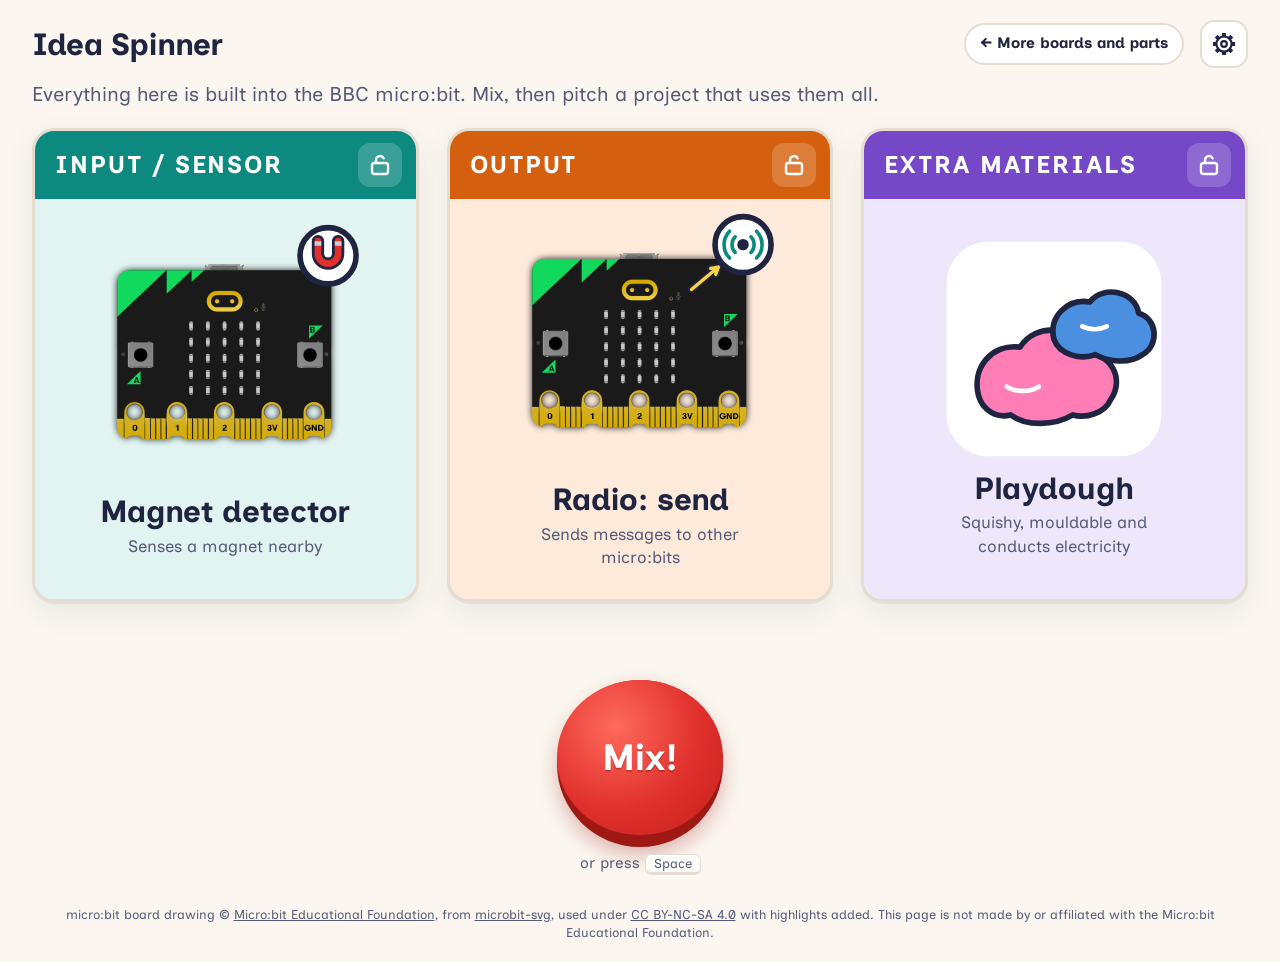
==== microbit/index.html @ 4299ce3d "Add a BBC micro:bit built-ins sub-site /microbit/ has three cards (Input / Sensor, Output, Extra mat" ====
<!doctype html>
<html lang="en-GB">
<head>
  <meta charset="utf-8">
  <meta name="viewport" content="width=device-width, initial-scale=1">
  <title>Idea Spinner: BBC micro:bit built-ins</title>
  <meta name="description" content="Mix a built-in input, a built-in output and an extra material for the BBC micro:bit, then pitch a project that uses them all.">
  <link rel="icon" href="../img/favicon.svg" type="image/svg+xml">
  <link rel="preconnect" href="https://fonts.googleapis.com">
  <link rel="preconnect" href="https://fonts.gstatic.com" crossorigin>
  <link href="https://fonts.googleapis.com/css2?family=Inclusive+Sans:ital,wght@0,300..700;1,300..700&display=swap" rel="stylesheet">
  <link rel="stylesheet" href="../css/styles.css">
  <script type="module" src="../js/main.js"></script>
</head>
<body>
  <svg width="0" height="0" style="position:absolute" aria-hidden="true">
    <symbol id="icon-lock-open" viewBox="0 0 24 24"><rect x="4" y="10" width="16" height="11" rx="2.5"/><path d="M8 10V7a4 4 0 0 1 7.6-1.7"/></symbol>
    <symbol id="icon-lock" viewBox="0 0 24 24"><rect x="4" y="10" width="16" height="11" rx="2.5"/><path d="M8 10V7a4 4 0 0 1 8 0v3"/></symbol>
    <symbol id="icon-gear" viewBox="0 0 24 24"><circle cx="12" cy="12" r="7"/><circle cx="12" cy="12" r="2.6"/><path d="M19.00 12.00L22.20 12.00M16.95 16.95L19.21 19.21M12.00 19.00L12.00 22.20M7.05 16.95L4.79 19.21M5.00 12.00L1.80 12.00M7.05 7.05L4.79 4.79M12.00 5.00L12.00 1.80M16.95 7.05L19.21 4.79" stroke-width="3.6" stroke-linecap="butt"/></symbol>
  </svg>

  <header class="top">
    <h1>Idea Spinner</h1>
    <a class="site-link" href="../"><span class="long">← More boards and parts</span><span class="short">← All boards</span></a>
    <button id="open-settings" class="icon-button" type="button" aria-label="Settings and ingredient list">
      <svg aria-hidden="true"><use href="#icon-gear"/></svg>
    </button>
  </header>

  <main>
    <p class="intro">Everything here is built into the BBC micro:bit. Mix, then pitch a project that uses them all.</p>

    <div class="cards" id="cards"></div>

    <template id="card-template">
      <section class="card">
        <div class="card-head">
          <h2></h2>
          <button class="lock" type="button" aria-pressed="false">
            <svg class="open" aria-hidden="true"><use href="#icon-lock-open"/></svg>
            <svg class="shut" aria-hidden="true"><use href="#icon-lock"/></svg>
          </button>
        </div>
        <div class="reel"><div class="strip"></div></div>
      </section>
    </template>

    <p id="prompt" class="prompt"></p>

    <div class="controls">
      <button id="mix" class="mix" type="button">
        <span class="mix-top">Mix!</span>
      </button>
      <p id="mix-hint" class="mix-hint" hidden>Unlock a card to mix</p>
      <p class="key-hint">or press <kbd>Space</kbd></p>
    </div>

    <p id="announcer" class="visually-hidden" aria-live="polite"></p>
  </main>

  <footer class="credits">
    micro:bit board drawing © <a href="https://microbit.org">Micro:bit Educational Foundation</a>,
    from <a href="https://github.com/microbit-foundation/microbit-svg">microbit-svg</a>,
    used under <a href="https://creativecommons.org/licenses/by-nc-sa/4.0/">CC BY-NC-SA 4.0</a> with highlights added.
    This page is not made by or affiliated with the Micro:bit Educational Foundation.
  </footer>

  <dialog id="settings" aria-labelledby="settings-title">
    <div class="dialog-inner">
      <div class="dialog-head">
        <h2 id="settings-title">Settings</h2>
        <button id="close-settings" class="close" type="button" aria-label="Close settings">×</button>
      </div>

      <label class="toggle">
        <input id="opt-sound" type="checkbox">
        <span class="switch" aria-hidden="true"></span>
        <span><strong>Sound effects</strong><br><small>A gentle tick while mixing and a chime when cards land</small></span>
      </label>

      <h2 class="deck-title">All ingredients</h2>
      <div id="deck" class="deck"></div>
    </div>
  </dialog>
</body>
</html>
---- css/styles.css ----
/* ---------- Tokens ---------- */
:root {
  --bg: #fbf7f0;
  --surface: #ffffff;
  --ink: #1f2440;
  --ink-soft: #545a78;
  --line: #e4ddd0;
  --input: #0d8a80;
  --input-tint: #e1f4f1;
  --output: #d4600f;
  --output-tint: #fdeadb;
  --process: #2f6bd8;
  --process-tint: #e2ecfc;
  --materials: #7448c7;
  --materials-tint: #eee6fb;
  --red: #e0302c;
  --red-dark: #9e1814;
  --focus: #2266dd;
  --shadow: 0 2px 0 rgba(31, 36, 64, 0.06), 0 10px 30px rgba(31, 36, 64, 0.08);
  --radius: 22px;
  --reel-h: clamp(220px, calc(100vh - 500px), 460px);
  --font: "Inclusive Sans", system-ui, -apple-system, "Segoe UI", sans-serif;
  color-scheme: light;
}

@media (prefers-color-scheme: dark) {
  :root:not([data-theme="light"]) {
    --bg: #141830;
    --surface: #1e2342;
    --ink: #f2f0ea;
    --ink-soft: #b4b8d2;
    --line: #333a62;
    --input: #3cc6b8;
    --input-tint: #17393f;
    --output: #f2914a;
    --output-tint: #3f2a22;
    --process: #7aa7f5;
    --process-tint: #1c2c50;
    --materials: #a988ee;
    --materials-tint: #2e2752;
    --focus: #7fb0ff;
    --shadow: 0 2px 0 rgba(0, 0, 0, 0.2), 0 10px 30px rgba(0, 0, 0, 0.35);
    color-scheme: dark;
  }
}
:root[data-theme="dark"] {
  --bg: #141830;
  --surface: #1e2342;
  --ink: #f2f0ea;
  --ink-soft: #b4b8d2;
  --line: #333a62;
  --input: #3cc6b8;
  --input-tint: #17393f;
  --output: #f2914a;
  --output-tint: #3f2a22;
  --process: #7aa7f5;
  --process-tint: #1c2c50;
  --materials: #a988ee;
  --materials-tint: #2e2752;
  --focus: #7fb0ff;
  --shadow: 0 2px 0 rgba(0, 0, 0, 0.2), 0 10px 30px rgba(0, 0, 0, 0.35);
  color-scheme: dark;
}

/* ---------- Base ---------- */
*, *::before, *::after { box-sizing: border-box; }

html, body { margin: 0; }

body {
  min-height: 100vh;
  min-height: 100dvh;
  background: var(--bg);
  color: var(--ink);
  font-family: var(--font);
  line-height: 1.4;
  -webkit-font-smoothing: antialiased;
  overflow-x: hidden;
}

button { font: inherit; color: inherit; cursor: pointer; }

:focus-visible { outline: 3px solid var(--focus); outline-offset: 3px; }

.visually-hidden {
  position: absolute !important;
  width: 1px; height: 1px;
  overflow: hidden; clip: rect(0 0 0 0); white-space: nowrap;
}

/* ---------- Header ---------- */
.top {
  display: flex;
  align-items: center;
  justify-content: space-between;
  gap: 16px;
  max-width: 1600px;
  margin: 0 auto;
  padding: 20px 32px 0;
}

h1 {
  margin: 0;
  font-size: clamp(1.4rem, 2.4vw, 2rem);
  font-weight: 700;
  letter-spacing: -0.01em;
}

.icon-button {
  display: grid;
  place-items: center;
  width: 48px; height: 48px;
  border: 2px solid var(--line);
  border-radius: 14px;
  background: var(--surface);
}
.icon-button svg {
  width: 26px; height: 26px;
  fill: none; stroke: currentColor; stroke-width: 2; stroke-linecap: round;
}
.icon-button:hover { border-color: var(--ink-soft); }

/* Link between the main site and the micro:bit one. */
.site-link {
  margin-left: auto;
  padding: 8px 14px;
  border-radius: 999px;
  background: var(--surface);
  border: 2px solid var(--line);
  color: var(--ink);
  font-weight: 700;
  font-size: 0.95rem;
  text-decoration: none;
  white-space: nowrap;
}
.site-link:hover { border-color: var(--ink-soft); }
.site-link .short { display: none; }
h1 { white-space: nowrap; }

/* ---------- Layout ---------- */
main {
  max-width: 1600px;
  margin: 0 auto;
  padding: 8px 32px 32px;
}

.intro {
  margin: 4px 0 20px;
  color: var(--ink-soft);
  font-size: clamp(1rem, 1.6vw, 1.25rem);
}

.cards {
  display: grid;
  grid-template-columns: repeat(var(--card-count, 3), minmax(0, 1fr));
  gap: clamp(14px, 2.2vw, 32px);
}

/* ---------- Cards ---------- */
.card {
  --accent: var(--input);
  --tint: var(--input-tint);
  background: var(--surface);
  border: 3px solid var(--line);
  border-radius: var(--radius);
  box-shadow: var(--shadow);
  overflow: hidden;
  transition: border-color 0.2s, transform 0.2s;
}
[data-wheel="input"] { --accent: var(--input); --tint: var(--input-tint); }
[data-wheel="process"] { --accent: var(--process); --tint: var(--process-tint); }
[data-wheel="output"] { --accent: var(--output); --tint: var(--output-tint); }
[data-wheel="materials"] { --accent: var(--materials); --tint: var(--materials-tint); }

.card-head {
  display: flex;
  align-items: center;
  justify-content: space-between;
  padding: 12px 14px 12px 20px;
  background: var(--accent);
  color: #fff;
}
.card-head h2 {
  margin: 0;
  font-size: clamp(1.1rem, 1.9vw, 1.6rem);
  font-weight: 700;
  letter-spacing: 0.08em;
  text-transform: uppercase;
}
:root .card-head { color: #fff; }
@media (prefers-color-scheme: dark) {
  :root:not([data-theme="light"]) .card-head { color: #141830; }
}
:root[data-theme="dark"] .card-head { color: #141830; }

.lock {
  display: grid;
  place-items: center;
  width: 44px; height: 44px;
  border: 2px solid transparent;
  border-radius: 12px;
  background: rgba(255, 255, 255, 0.18);
}
.lock:hover { background: rgba(255, 255, 255, 0.3); }
.lock svg {
  width: 24px; height: 24px;
  fill: none; stroke: currentColor; stroke-width: 2.4; stroke-linecap: round; stroke-linejoin: round;
}
.lock .shut { display: none; }
.lock[aria-pressed="true"] { background: var(--surface); color: var(--accent); }
.lock[aria-pressed="true"] .open { display: none; }
.lock[aria-pressed="true"] .shut { display: block; }

.card.locked { border-color: var(--accent); }
.card.locked .reel::after {
  content: "Locked";
  position: absolute;
  top: 10px; right: 12px;
  padding: 2px 10px;
  border-radius: 999px;
  background: var(--accent);
  color: var(--surface);
  font-size: 0.8rem;
  font-weight: 700;
  letter-spacing: 0.05em;
  text-transform: uppercase;
}

/* ---------- Reel ---------- */
.reel {
  position: relative;
  height: var(--reel-h);
  overflow: hidden;
  background: var(--tint);
}
.reel.spinning::before,
.reel.spinning::after {
  content: "";
  position: absolute;
  left: 0; right: 0;
  height: 18%;
  z-index: 1;
  pointer-events: none;
}
.reel.spinning::before { top: 0; background: linear-gradient(var(--tint), transparent); }
.reel.spinning::after { bottom: 0; background: linear-gradient(transparent, var(--tint)); }

.strip { will-change: transform; }

.tile {
  height: var(--reel-h);
  display: flex;
  flex-direction: column;
  align-items: center;
  justify-content: center;
  gap: 6px;
  padding: 16px 18px 20px;
  text-align: center;
}
.tile-img {
  width: auto;
  height: 62%;
  max-width: 100%;
  aspect-ratio: 1;
  user-select: none;
}

/* A picture: one image, or several stacked (board drawing + highlight). */
.art { position: relative; display: block; }
.art img {
  position: absolute;
  inset: 0;
  width: 100%;
  height: 100%;
  object-fit: contain;
}

/* Board drawings leave room around the board for highlights, so give them more space. */
.tile .art.layered { height: 74%; margin: -4% 0 -2%; }

/* Small tag badge after a name, e.g. "V2". */
.badge {
  display: inline-block;
  padding: 0.1em 0.45em;
  border-radius: 6px;
  background: var(--accent);
  color: var(--surface);
  font-size: 0.55em;
  font-weight: 700;
  letter-spacing: 0.04em;
  vertical-align: 0.25em;
}
.tile-name {
  margin: 4px 0 0;
  font-size: clamp(1.3rem, 2.4vw, 2.1rem);
  font-weight: 700;
  line-height: 1.1;
}
.tile-hint {
  margin: 0;
  color: var(--ink-soft);
  font-size: clamp(0.9rem, 1.3vw, 1.1rem);
  max-width: 26ch;
}

.card.landed { animation: settle 0.45s cubic-bezier(0.3, 1.6, 0.5, 1); }
@keyframes settle {
  0% { transform: translateY(0); }
  35% { transform: translateY(5px); }
  100% { transform: translateY(0); }
}

/* ---------- Prompt ---------- */
.prompt {
  margin: 22px 0 0;
  min-height: 1.5em;
  text-align: center;
  font-size: clamp(1.2rem, 2.2vw, 1.8rem);
  font-weight: 700;
  opacity: 0;
  transform: translateY(6px);
  transition: opacity 0.35s, transform 0.35s;
}
.prompt.show { opacity: 1; transform: none; }

/* ---------- Big red button ---------- */
.controls {
  display: flex;
  flex-direction: column;
  align-items: center;
  gap: 6px;
  margin-top: 14px;
}

.mix {
  --size: clamp(120px, 13vw, 168px);
  width: var(--size);
  height: var(--size);
  padding: 0 0 12px;
  border: 0;
  border-radius: 50%;
  background: var(--red-dark);
  box-shadow: 0 8px 20px rgba(158, 24, 20, 0.3);
}
.mix-top {
  display: grid;
  place-items: center;
  width: 100%;
  height: 100%;
  border-radius: 50%;
  background: radial-gradient(circle at 35% 30%, #ff6a5c, var(--red) 55%, #c4211d);
  color: #fff;
  font-size: calc(var(--size) * 0.22);
  font-weight: 700;
  text-shadow: 0 2px 0 rgba(0, 0, 0, 0.2);
  transform: translateY(0);
  transition: transform 0.08s;
}
.mix:hover .mix-top { transform: translateY(2px); }
.mix:active .mix-top,
body.is-spinning .mix-top { transform: translateY(10px); }
.mix:disabled { cursor: default; }
.mix:disabled:not(:active) .mix-top { filter: saturate(0.55); }
body.is-spinning .mix:disabled .mix-top { filter: none; }

.mix-hint {
  margin: 4px 0 0;
  font-weight: 700;
  color: var(--ink);
}
.key-hint { margin: 0; color: var(--ink-soft); font-size: 0.95rem; }
kbd {
  padding: 1px 8px;
  border: 1.5px solid var(--line);
  border-bottom-width: 3px;
  border-radius: 6px;
  background: var(--surface);
  font: inherit;
  font-size: 0.85em;
}

/* ---------- Credits ---------- */
.credits {
  max-width: 1600px;
  margin: 0 auto;
  padding: 0 32px 20px;
  color: var(--ink-soft);
  font-size: 0.8rem;
  text-align: center;
}
.credits a { color: inherit; }

/* ---------- Settings dialog ---------- */
dialog {
  width: min(760px, calc(100vw - 32px));
  max-height: calc(100dvh - 48px);
  padding: 0;
  border: 0;
  border-radius: var(--radius);
  background: var(--surface);
  color: var(--ink);
  box-shadow: 0 20px 60px rgba(0, 0, 0, 0.35);
}
dialog::backdrop { background: rgba(20, 24, 48, 0.55); }
.dialog-inner { padding: 22px 26px 28px; }
.dialog-head { display: flex; align-items: center; justify-content: space-between; }
.dialog-head h2, .deck-title { margin: 0; font-size: 1.4rem; }
.deck-title { margin-top: 26px; }
.close {
  width: 44px; height: 44px;
  border: 0; border-radius: 12px;
  background: var(--bg);
  font-size: 1.6rem; line-height: 1;
}

.toggle {
  display: flex;
  align-items: flex-start;
  gap: 14px;
  margin-top: 18px;
  cursor: pointer;
}
.toggle small { color: var(--ink-soft); font-size: 0.95rem; }
.toggle input { position: absolute; opacity: 0; width: 1px; height: 1px; }
.switch {
  flex: 0 0 auto;
  position: relative;
  width: 52px; height: 30px;
  margin-top: 2px;
  border-radius: 999px;
  background: var(--line);
  transition: background 0.2s;
}
.switch::after {
  content: "";
  position: absolute;
  top: 3px; left: 3px;
  width: 24px; height: 24px;
  border-radius: 50%;
  background: #fff;
  box-shadow: 0 1px 3px rgba(0, 0, 0, 0.25);
  transition: transform 0.2s;
}
.toggle input:checked + .switch { background: var(--input); }
.toggle input:checked + .switch::after { transform: translateX(22px); }
.toggle input:focus-visible + .switch { outline: 3px solid var(--focus); outline-offset: 3px; }

.deck { display: grid; gap: 18px; margin-top: 12px; }
.deck-group h3 {
  margin: 0 0 8px;
  font-size: 0.9rem;
  letter-spacing: 0.08em;
  text-transform: uppercase;
}
.deck-group h3 { color: var(--accent); }
.deck ul {
  display: grid;
  grid-template-columns: repeat(auto-fill, minmax(150px, 1fr));
  gap: 8px;
  margin: 0; padding: 0;
  list-style: none;
}
.deck li {
  display: flex;
  align-items: center;
  gap: 8px;
  padding: 6px 8px;
  border-radius: 12px;
  background: var(--bg);
  font-size: 0.95rem;
}
.deck li .deck-img { width: 40px; height: 40px; flex: 0 0 auto; }
.deck li.off { opacity: 0.5; }

/* ---------- Tablet ---------- */
@media (max-width: 1023px) {
  :root { --reel-h: clamp(180px, 26vh, 300px); }
  .cards { grid-template-columns: repeat(2, minmax(0, 1fr)); }
  .card:last-child:nth-child(odd) { grid-column: 1 / -1; } /* 3 cards: the last one spans the row */
  .top, main { padding-left: 20px; padding-right: 20px; }
  .tile { padding: 12px; }
  .tile-hint { display: none; }
}

/* ---------- Phone ---------- */
/* A 2x2 grid of cards sized to the screen height, so Mix! never falls below the fold. */
@media (max-width: 639px) {
  :root { --reel-h: clamp(120px, calc((100vh - 400px) / 2), 200px); }
  @supports (height: 100dvh) {
    :root { --reel-h: clamp(120px, calc((100dvh - 400px) / 2), 200px); }
  }
  .top { padding: 14px 16px 0; }
  main { padding: 4px 16px 24px; }
  .site-link { padding: 6px 10px; font-size: 0.8rem; }
  .site-link .long { display: none; }
  .site-link .short { display: inline; }
  .credits { padding: 0 16px 16px; font-size: 0.72rem; }
  .intro { margin-bottom: 14px; }
  .cards { gap: 10px; }
  .card { border-width: 2px; }
  .card-head { padding: 4px 4px 4px 10px; }
  .card-head h2 { font-size: 0.78rem; letter-spacing: 0.04em; }
  .lock { width: 34px; height: 34px; border-radius: 10px; }
  .lock svg { width: 20px; height: 20px; }
  .tile { gap: 4px; padding: 8px 6px 10px; }
  .tile-img { height: calc(var(--reel-h) - 60px); }
  .tile-name { margin: 0; font-size: 1rem; line-height: 1.15; }
  .card.locked .reel::after { top: 6px; right: 6px; padding: 1px 7px; font-size: 0.65rem; }
  .prompt { margin-top: 12px; font-size: 1.1rem; }
  .controls { margin-top: 8px; }
  .mix { --size: 100px; }
  .key-hint { display: none; }
}

/* Short phones: drop the intro line and tighten spacing. */
@media (max-width: 639px) and (max-height: 740px) {
  :root { --reel-h: clamp(110px, calc((100vh - 320px) / 2), 200px); }
  @supports (height: 100dvh) {
    :root { --reel-h: clamp(110px, calc((100dvh - 320px) / 2), 200px); }
  }
  .intro { display: none; }
  .top { padding-top: 10px; }
  .cards { gap: 8px; margin-top: 6px; }
  .prompt { margin-top: 8px; font-size: 1rem; }
  .controls { margin-top: 4px; }
  .mix { --size: 88px; }
}

/* ---------- Reduced motion ---------- */
@media (prefers-reduced-motion: reduce) {
  .card.landed { animation: none; }
  .prompt, .mix-top, .switch, .switch::after { transition: none; }
}
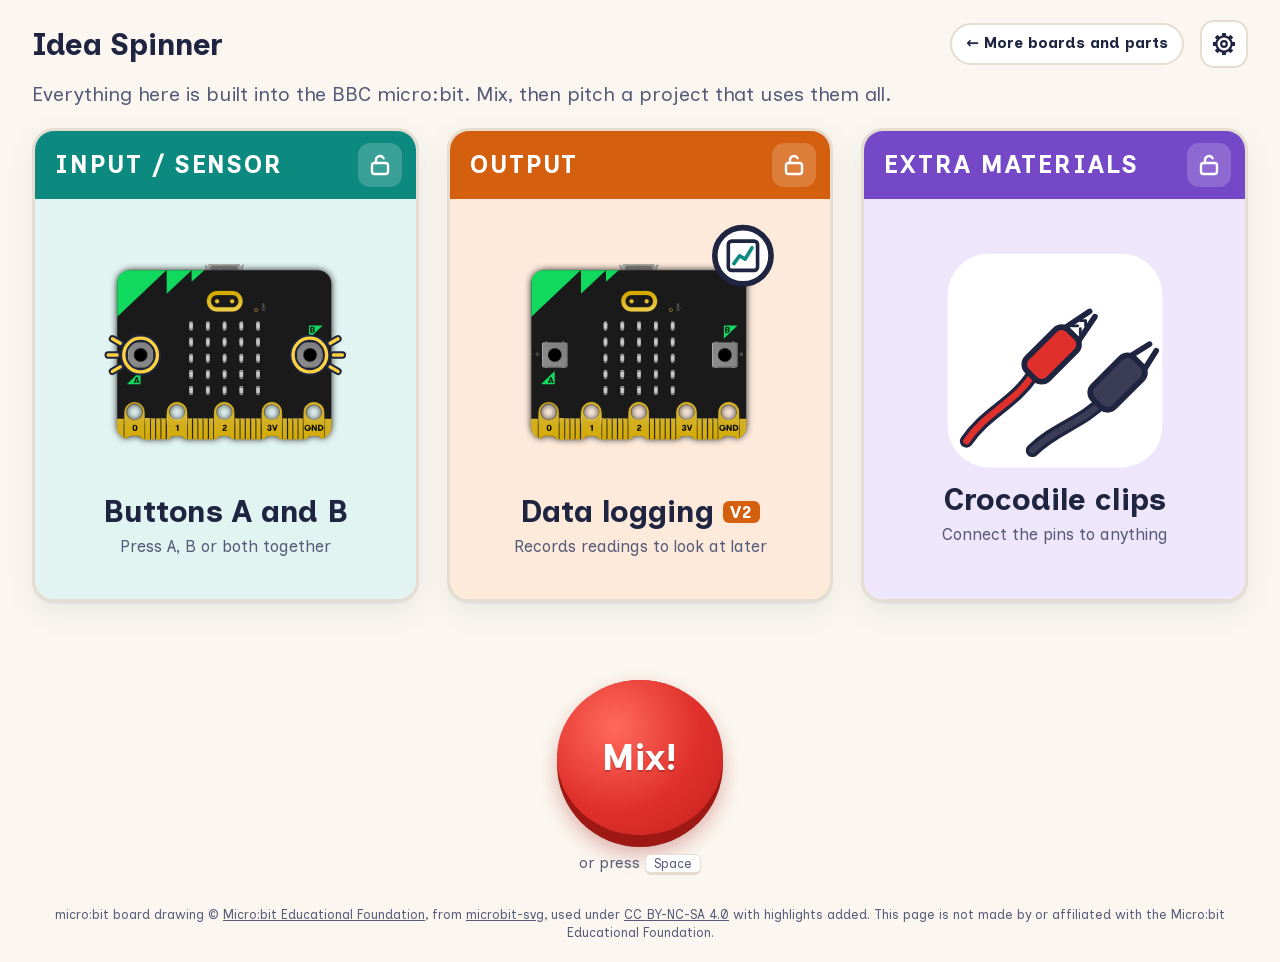
==== commit 136ae247: "Host the font locally and spell out the mixed licences Load Inclusive Sans from fonts/ instead of Go" ====
--- a/microbit/index.html
+++ b/microbit/index.html
@@ -6,9 +6,6 @@
   <title>Idea Spinner: BBC micro:bit built-ins</title>
   <meta name="description" content="Mix a built-in input, a built-in output and an extra material for the BBC micro:bit, then pitch a project that uses them all.">
   <link rel="icon" href="../img/favicon.svg" type="image/svg+xml">
-  <link rel="preconnect" href="https://fonts.googleapis.com">
-  <link rel="preconnect" href="https://fonts.gstatic.com" crossorigin>
-  <link href="https://fonts.googleapis.com/css2?family=Inclusive+Sans:ital,wght@0,300..700;1,300..700&display=swap" rel="stylesheet">
   <link rel="stylesheet" href="../css/styles.css">
   <script type="module" src="../js/main.js"></script>
 </head>
--- a/css/styles.css
+++ b/css/styles.css
@@ -1,3 +1,12 @@
+/* Hosted here rather than on Google Fonts, so visiting the page sends nothing anywhere. */
+@font-face {
+  font-family: "Inclusive Sans";
+  font-style: normal;
+  font-weight: 300 700;
+  font-display: swap;
+  src: url("../fonts/inclusive-sans-latin.woff2") format("woff2");
+}
+
 /* ---------- Tokens ---------- */
 :root {
   --bg: #fbf7f0;
@@ -18,7 +27,7 @@
   --focus: #2266dd;
   --shadow: 0 2px 0 rgba(31, 36, 64, 0.06), 0 10px 30px rgba(31, 36, 64, 0.08);
   --radius: 22px;
-  --reel-h: clamp(220px, calc(100vh - 500px), 460px);
+  --reel-h: clamp(190px, calc(100vh - 500px), 460px);
   --font: "Inclusive Sans", system-ui, -apple-system, "Segoe UI", sans-serif;
   color-scheme: light;
 }
@@ -245,10 +254,12 @@
 .reel.spinning::before { top: 0; background: linear-gradient(var(--tint), transparent); }
 .reel.spinning::after { bottom: 0; background: linear-gradient(transparent, var(--tint)); }
 
-.strip { will-change: transform; }
+/* Only while moving: Safari can skip repainting pictures in a layer that keeps this hint. */
+.reel.spinning .strip { will-change: transform; }
 
 .tile {
   height: var(--reel-h);
+  overflow: hidden;
   display: flex;
   flex-direction: column;
   align-items: center;
@@ -266,7 +277,7 @@
 }
 
 /* A picture: one image, or several stacked (board drawing + highlight). */
-.art { position: relative; display: block; }
+.art { position: relative; display: block; flex-shrink: 0; }
 .art img {
   position: absolute;
   inset: 0;
@@ -298,6 +309,8 @@
 }
 .tile-hint {
   margin: 0;
+  min-height: 0;
+  overflow: hidden; /* on short screens the hint gives way before the picture does */
   color: var(--ink-soft);
   font-size: clamp(0.9rem, 1.3vw, 1.1rem);
   max-width: 26ch;
@@ -474,13 +487,17 @@
 
 /* ---------- Tablet ---------- */
 @media (max-width: 1023px) {
-  :root { --reel-h: clamp(180px, 26vh, 300px); }
-  .cards { grid-template-columns: repeat(2, minmax(0, 1fr)); }
-  .card:last-child:nth-child(odd) { grid-column: 1 / -1; } /* 3 cards: the last one spans the row */
   .top, main { padding-left: 20px; padding-right: 20px; }
   .tile { padding: 12px; }
   .tile-hint { display: none; }
 }
+/* Portrait tablets: two rows of cards, sized so Mix! stays on screen. */
+@media (max-width: 1023px) and (orientation: portrait) {
+  :root { --reel-h: clamp(150px, calc((100vh - 560px) / 2), 300px); }
+  .cards { grid-template-columns: repeat(2, minmax(0, 1fr)); }
+  .card:last-child:nth-child(odd) { grid-column: 1 / -1; } /* 3 cards: the last one spans the row */
+}
+/* Landscape tablets and short windows keep one row, like a laptop. */
 
 /* ---------- Phone ---------- */
 /* A 2x2 grid of cards sized to the screen height, so Mix! never falls below the fold. */
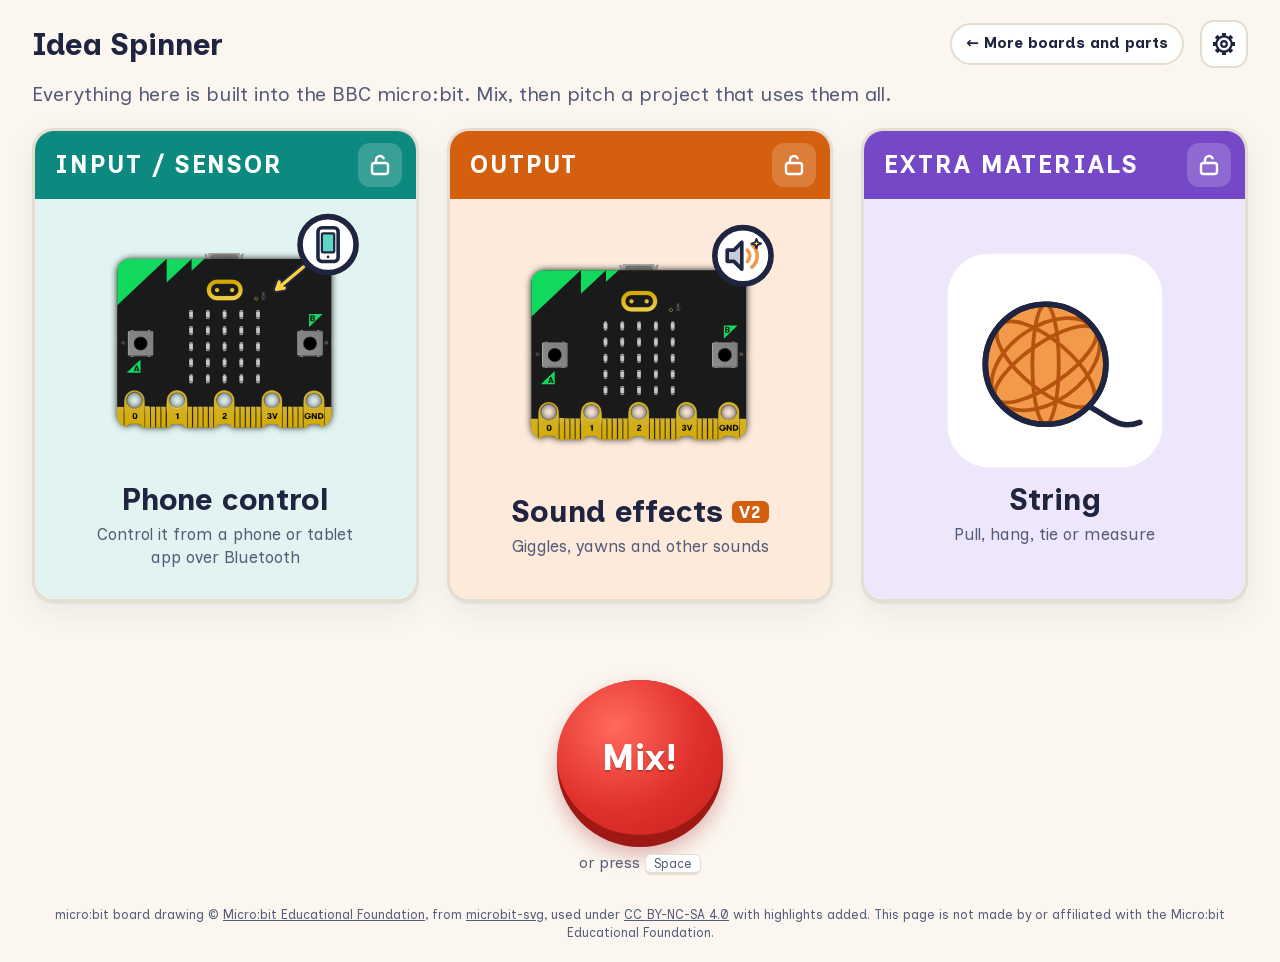
==== commit e89ecf07: "WIP backup of uncommitted work before deleting local clone (2026-11-06)" ====
--- a/microbit/index.html
+++ b/microbit/index.html
@@ -8,6 +8,8 @@
   <link rel="icon" href="../img/favicon.svg" type="image/svg+xml">
   <link rel="stylesheet" href="../css/styles.css">
   <script type="module" src="../js/main.js"></script>
+  <!-- Anonymous visit counts: no cookies, no personal data. See README "Privacy". -->
+  <script data-goatcounter="https://idea-spinner.goatcounter.com/count" async src="https://gc.zgo.at/count.js"></script>
 </head>
 <body>
   <svg width="0" height="0" style="position:absolute" aria-hidden="true">
